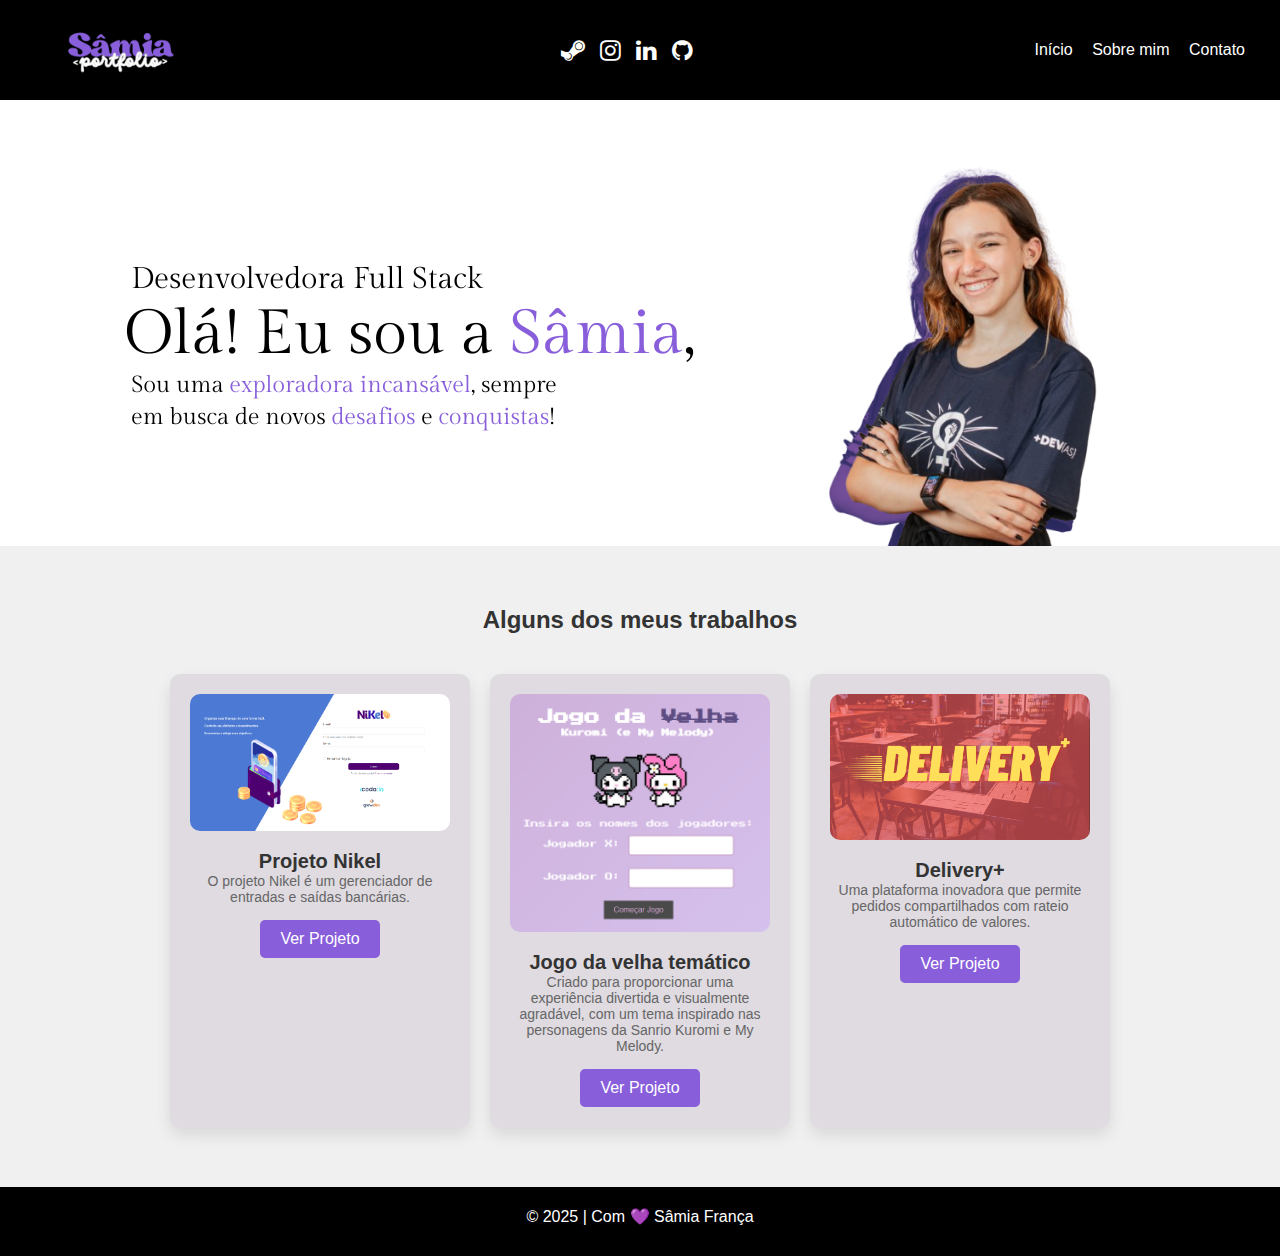
==== index.html @ 68c8e29a "Página inicial do portfólio (concluída)" ====
<!DOCTYPE html>
<html lang="pt-BR">
<head>
    <head>
        <link rel="stylesheet" href="https://cdnjs.cloudflare.com/ajax/libs/font-awesome/4.7.0/css/font-awesome.min.css">
    </head>    
    <meta charset="UTF-8">
    <meta name="viewport" content="width=device-width, initial-scale=1.0">
    <title>Sâmia | Portfólio</title>
    <link rel="stylesheet" href="style.css">
</head>
<body>
    
    <!-- Cabeçalho -->
    <header class="header">
        <div class="logo-container">
            <img src="assets/logo-portfolio-white.png" alt="Logo do Portfólio" class="logo">
        </div>

        <div class="social-icons">
            <a href="https://steamcommunity.com/id/miaxhan" target="_blank" class="fa fa-steam"></a>
            <a href="https://www.instagram.com/miaelfk/" target="_blank" class="fa fa-instagram"></a>
            <a href="https://www.linkedin.com/in/samiaelfakihfranca/" target="_blank" class="fa fa-linkedin"></a>
            <a href="https://github.com/miaelfk" target="_blank" class="fa fa-github"></a>
        </div>
        
        <nav class="navbar">
            <a href="index.html">Início</a>
            <a href="sobre.html">Sobre mim</a>
            <a href="contato.html">Contato</a>
            
        </nav>
    </header>

    <!-- Seção Principal -->
    <section class="hero">
        <div class="hero-container">
            <div class="hero-image">
                <img src="assets/Banner.png" alt="Imagem do perfil">
            </div>
        </div>
    </section>

    <!-- Portfólio -->
    <section id="portfolio" class="portfolio">
        <h2>Alguns dos meus trabalhos</h2>
        <div class="portfolio-items">
            <!-- Item 1 -->
            <div class="item">
                <img src="assets/nikel.png" alt="Projeto Nikel">
                <h3>Projeto Nikel</h3>
                <p>O projeto Nikel é um gerenciador de entradas e saídas bancárias.</p>
                <a href="https://github.com/miaelfk/nikelproject" class="btn">Ver Projeto</a>
            </div>

            <!-- Item 2 -->
            <div class="item">
                <img src="assets/jogo-da-velha-kuromi.png" alt="jogodavelha-kuromi">
                <h3>Jogo da velha temático</h3>
                <p>Criado para proporcionar uma experiência divertida e visualmente agradável, com um tema inspirado nas personagens da Sanrio Kuromi e My Melody.</p>
                <a href="https://github.com/miaelfk/jogo-da-velha-kuromi" class="btn">Ver Projeto</a>
            </div>

            <!-- Item 3 -->
            <div class="item">
                <img src="assets/delivery.png" alt="Delivery+">
                <h3>Delivery+</h3>
                <p>Uma plataforma inovadora que permite pedidos compartilhados com rateio automático de valores.</p>
                <a href="https://github.com/Grupo-3-Gen80/Delivery" class="btn">Ver Projeto</a>
            </div>
        </div>
    </section>

    <footer class="footer">
        <p>© 2025 | Com 💜 Sâmia França</p>
    </footer>
---- style.css ----
/* Reset básico */
* {
    margin: 0;
    padding: 0;
    box-sizing: border-box;
}

/* Corpo */
body {
    font-family: Arial, sans-serif;
    background-color: #f9f9f9;
    color: #333;
}

/* Cabeçalho */
.header {
    display: flex;
    justify-content: space-between; /* Espaço entre logo e menu */
    align-items: center; /* Centraliza verticalmente */
    padding: 0 20px; /* Espaçamento horizontal */
    background-color: #000; /* Fundo preto */
    height: 100px; /* Altura fixa */
}


.social-icons {
    display: flex;
    justify-content: center;
    gap: 15px; /* Espaçamento entre os ícones */
}

.social-icons a {
    text-decoration: none; /* Remove sublinhado */
    font-size: 24px; /* Tamanho dos ícones */
    color: #fff; /* Cor branca padrão */
    transition: color 0.3s ease; /* Animação suave no hover */
}

.social-icons a:hover {
    color: #bca0f6; /* Cor azul ao passar o mouse */
}

.logo {
    width: 200px; /* ajustar o tamanho */
    display: block; /* centralizar */
    margin: 0 auto; /* centralizar horizontalmente */

}

    .header .item {
        background-color: transparent; /* remove qualquer cor de fundo */

}

.navbar a {
    margin-right: 15px;
    color: #fff;
    text-decoration: none;
}

/* Seção Principal */
.hero {
    display: flex;
    justify-content: center;
    align-items: center;
    padding: 50px 10px;
    background-color: #fff; /* Fundo branco */
}

.hero-container {
    display: flex;
    align-items: center;
    justify-content: center;
    max-width: 1000px; /* Largura máxima da seção */
    width: 100%;
}

/* Portfólio */
.portfolio {
    background-color: #f0f0f0; /* Cor cinza */
    padding: 60px 10px; /* Espaçamento interno */
    margin-top: -54px; /* Remove qualquer espaço entre as seções */
}

.portfolio h2 {
    text-align: center;
    font-size: 24px;
    margin-bottom: 40px;
    color: #333;
}

/* Layout dos itens */
.portfolio-items {
    display: flex;
    justify-content: center;
    gap: 30px; /* Espaçamento entre os itens */
    flex-wrap: wrap; /* Permite quebra de linha em telas menores */
}

/* Estilo individual dos itens */
.item {
    background-color: #fff; /* Fundo branco dos cartões */
    border-radius: 15px; /* Cantos arredondados */
    box-shadow: 0 8px 15px rgba(0, 0, 0, 0.1); /* Sombra suave */
    padding: 20px;
    text-align: center;
    width: 300px; /* Largura fixa dos cartões */
    transition: transform 0.3s ease, box-shadow 0.3s ease; /* Animação de hover */
}

.item:hover {
    transform: translateY(-10px); /* Eleva o cartão ao passar o mouse */
    box-shadow: 0 12px 20px rgba(0, 0, 0, 0.2); /* Intensifica a sombra no hover */
}

/* Estilo das imagens */
.item img {
    width: 100%; /* Imagem ocupa toda a largura do cartão */
    border-radius: 10px; /* Cantos arredondados nas imagens */
}

/* Títulos dos projetos */
.item h3 {
    font-size: 20px;
    margin-top: 15px;
    color: #333;
}

/* Descrição dos projetos */
.item p {
    font-size: 14px;
    color: #666;
}

/* Botões para ver projetos */
.btn {
    display: inline-block;
    margin-top: 15px;
    padding: 10px 20px;
    background-color: #885edb; /* Cor azul moderna */
    color: #fff; /* Texto branco */
    text-decoration: none; /* Remove sublinhado */
    border-radius: 5px; /* Cantos arredondados no botão */
    transition: background-color 0.3s ease; /* Animação no hover */
}

.btn:hover {
    background-color: #602fc2; /* Azul mais escuro no hover */
}

.portfolio-items {
    display: flex;
    justify-content: center;
    gap: 20px; /* Espaçamento entre os itens */
    flex-wrap: wrap; /* Permite quebra de linha em telas menores */
}

.item {
    background-color: transparent;
    border-radius: 10px; /* Cantos arredondados */
    padding: 20px;
    text-align: center;
    width: 300px; /* Largura fixa dos itens */

}

.item {
    background-color: #DFDBE1;
    padding: 20px;
}

.item img {
    width: 100%; /* Imagem ocupa toda a largura do item */
    border-radius: 10px; /* Cantos arredondados nas imagens */
}

/* Seção Sobre */
.about-section {
    padding: 40px;
    text-align: center;
}

.about-section h1 {
    font-size: 28px;
}

.about-section p {
    font-size: 16px;
    color: #666;
}

/* Seção Contato */
.contact-section {
    padding: 40px;
}

.contact-section h1 {
    text-align: center;
}

.contact-form {
    max-width: 600px;
    margin: 0 auto;
}

.contact-form label {
    display: block;
    margin-top: 15px;
}

.contact-form input,
.contact-form textarea {
    width: 100%;
    padding: 10px;
    margin-top: 5px;
}

.contact-form button {
    margin-top: 20px;
}

/* Rodapé */
.footer {
    text-align: center;
    padding: 20px;
    background-color: #000; /* Fundo preto */
    color: #fff; /* Texto branco */
}

.footer p {
    margin-bottom: 10px;
}
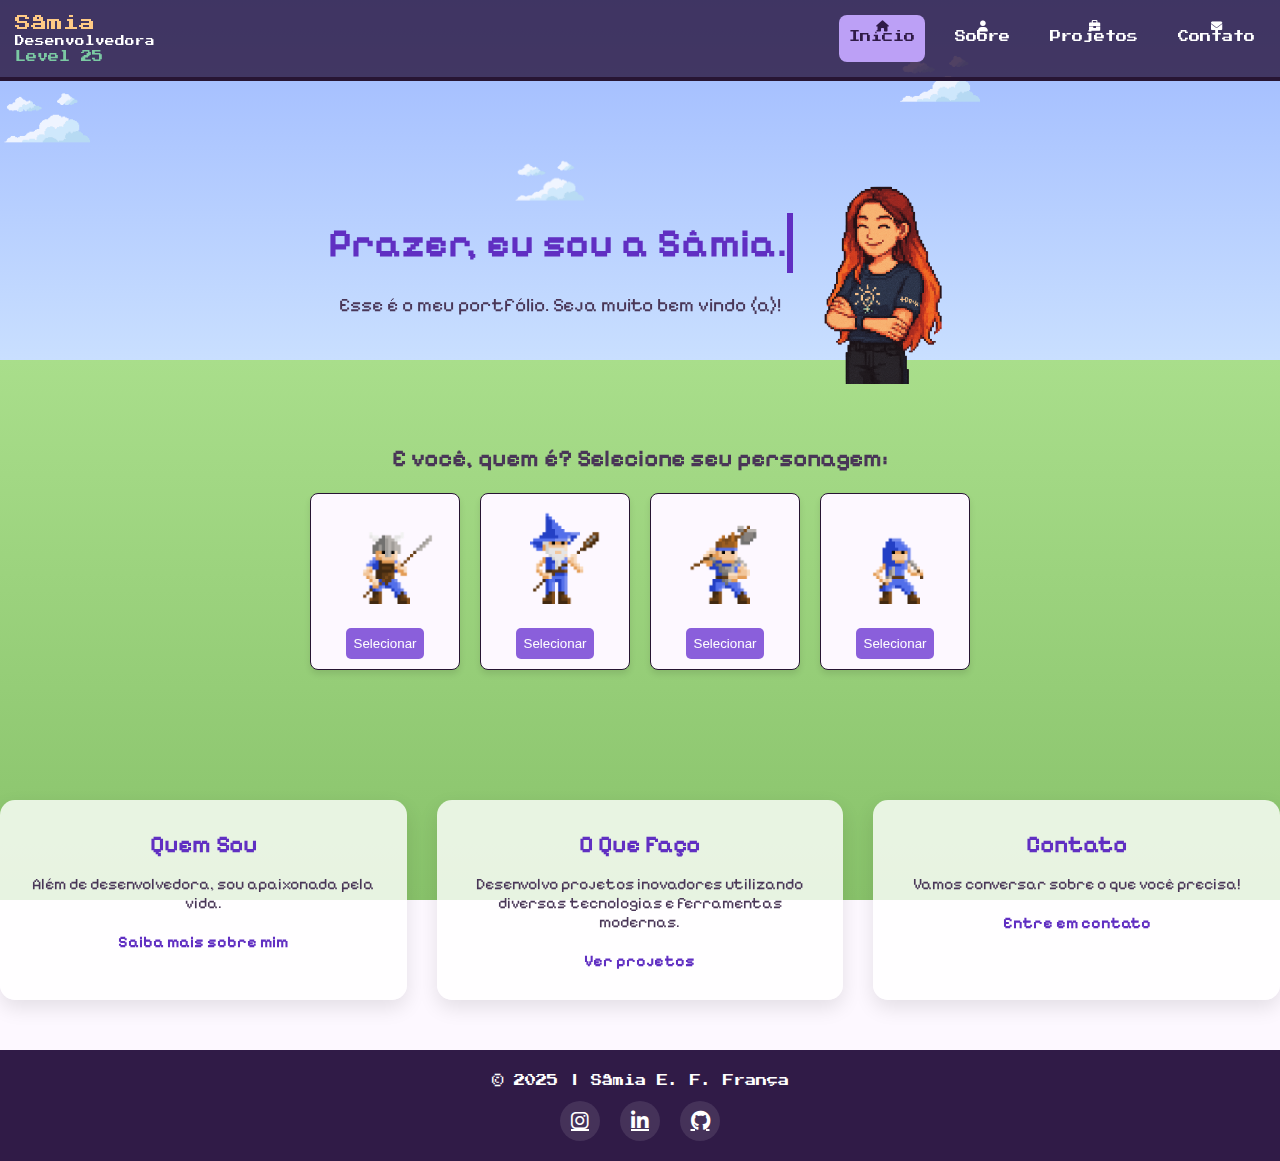
==== commit b32505d3: "Projeto completo e funcional (add JS)" ====
--- a/index.html
+++ b/index.html
@@ -1,76 +1,232 @@
 <!DOCTYPE html>
-<html lang="pt-BR">
+<html lang="pt-br">
 <head>
-    <head>
-        <link rel="stylesheet" href="https://cdnjs.cloudflare.com/ajax/libs/font-awesome/4.7.0/css/font-awesome.min.css">
-    </head>    
+    <link rel="icon" type="image/x-icon" href="assets/kuromi.png">
     <meta charset="UTF-8">
     <meta name="viewport" content="width=device-width, initial-scale=1.0">
-    <title>Sâmia | Portfólio</title>
+    <title>Sâmia | Início</title>
     <link rel="stylesheet" href="style.css">
+    <link href="https://fonts.googleapis.com/css2?family=Press+Start+2P&family=Pixelify+Sans&family=VT323&display=swap" rel="stylesheet">
+    <link rel="stylesheet" href="https://cdnjs.cloudflare.com/ajax/libs/font-awesome/6.0.0-beta3/css/all.min.css">
 </head>
 <body>
+    <div class="game-container">
+        <!-- Elementos de cenário -->
+        <div class="sky">
+            <div class="cloud cloud1"></div>
+            <div class="cloud cloud2"></div>
+            <div class="cloud cloud3"></div>
+        </div>
+        <div class="ground"></div>
+        
+        <!-- Cabeçalho com navegação -->
+        <header class="game-hud">
+            <div class="player-stats">
+                <div class="player-name">Sâmia</div>
+                <div class="player-title">Desenvolvedora</div>
+                <div class="player-level">Level 25</div>
+            </div>
+            <nav class="menu-icons">
+                <a href="index.html" class="menu-icon active">
+                    <i class="fas fa-home"></i>
+                    <span>Início</span>
+                </a>
+                <a href="sobre.html" class="menu-icon">
+                    <i class="fas fa-user"></i>
+                    <span>Sobre</span>
+                </a>
+                <a href="portfolio.html" class="menu-icon">
+                    <i class="fas fa-briefcase"></i>
+                    <span>Projetos</span>
+                </a>
+                <a href="contato.html" class="menu-icon">
+                    <i class="fas fa-envelope"></i>
+                    <span>Contato</span>
+                </a>
+            </nav>
+        </header>
+        
+        <!-- Conteúdo da página inicial -->
+        <main>
+            <section id="home" class="home-section">
+                <div class="hero-content">
+                    <div class="text-and-image">
+                        <div class="text-content">
+                            <h1 class="typing-text">Prazer, eu sou a Sâmia.</h1>
+                            <p>Esse é o meu portfólio. Seja muito bem vindo (a)!</p>
+                        </div>
+                        <img src="assets/mia-pixel.png" class="mia-image" alt="Descrição da imagem">
+                    </div>
+                </div>
+                    <!-- Seção de escolha de personagem -->
+                        <h2 class="hero-content">E você, quem é? Selecione seu personagem:</h2>
+                    <div id="characters-container">
+                    <!-- Os personagens serão gerados dinamicamente aqui -->
+                    </div>
+                </div>
+                <script>
+                // Dados dos personagens
+                const characters = [
+                    {
+                        name: "Guerreiro (a)",
+                        description: "Um mestre do combate corpo a corpo, equipado com uma espada poderosa e uma armadura resistente.",
+                        image: "assets/guerreiro.gif",
+                        skills: ["Golpe de Espada", "Defesa Avançada"]
+                    },
+                    {
+                        name: "Mago (a)",
+                        description: "Um manipulador das artes arcanas, capaz de lançar feitiços devastadores contra seus inimigos.",
+                        image: "assets/mago.gif",
+                        skills: ["Bola de Fogo", "Escudo Arcano"]
+                    },
+                    {
+                        name: "Caçador (a)",
+                        description: "Um especialista em ataques à curta distância, usando seu machado para atingir alvos com precisão mortal.",
+                        image: "assets/caçador.gif",
+                        skills: ["Mira Precisa", "Machado Envenenado"]
+                    },
+                    {
+                        name: "Assassino (a)",
+                        description: "Um mestre da furtividade e ataques rápidos, eliminando inimigos antes que percebam sua presença.",
+                        image: "assets/assassino.gif",
+                        skills: ["Ataque Furtivo", "Lâmina Sombria"]
+                    }
+                ];
+
+        // Função para exibir todos os personagens
+        function displayCharacters() {
+            const container = document.getElementById("characters-container");
+            container.innerHTML = ""; // Limpa o container
+
+            characters.forEach(character => {
+                // Cria um card para cada personagem
+                const characterCard = document.createElement("div");
+                characterCard.className = "character-card";
+                
+                // Adiciona a imagem do personagem
+                const img = document.createElement("img");
+                img.src = character.image;
+                img.alt = character.name;
+                img.width = 100;
+
+                // Adiciona o nome do personagem
+                const name = document.createElement("h3");
+                name.innerText = character.name;
+
+                // Adiciona a descrição do personagem
+                const description = document.createElement("p");
+                description.innerText = character.description;
+
+                // Botão para selecionar o personagem
+                const selectButton = document.createElement("button");
+                selectButton.innerText = "Selecionar";
+                selectButton.onclick = () => selectCharacter(character);
+
+                // Adiciona tudo ao card
+                characterCard.appendChild(img);
+                characterCard.appendChild(name);
+                characterCard.appendChild(description);
+                characterCard.appendChild(selectButton);
+
+                // Adiciona o card ao container
+                container.appendChild(characterCard);
+            });
+        }
+
+        // Função para selecionar um personagem
+        function selectCharacter(character) {
+            const container = document.getElementById("characters-container");
+            container.innerHTML = ""; // Limpa o container
+
+            // Cria um card apenas para o personagem selecionado
+            const selectedCard = document.createElement("div");
+            selectedCard.className = "selected-character";
+
+            // Adiciona a imagem do personagem
+            const img = document.createElement("img");
+            img.src = character.image;
+            img.alt = character.name;
+            img.width = 150;
+
+            // Adiciona o nome do personagem
+            const name = document.createElement("h2");
+            name.innerText = character.name;
+
+            // Adiciona a descrição do personagem
+            const description = document.createElement("p");
+            description.innerText = character.description;
+
+            // Adiciona as habilidades do personagem
+            const skillsTitle = document.createElement("h3");
+            skillsTitle.innerText = "Habilidades";
+            
+            const skillsList = document.createElement("ul");
+            character.skills.forEach(skill => {
+                const li = document.createElement("li");
+                li.innerText = skill;
+                skillsList.appendChild(li);
+            });
+
+            // Adiciona tudo ao card selecionado
+            selectedCard.appendChild(img);
+            selectedCard.appendChild(name);
+            selectedCard.appendChild(description);
+            selectedCard.appendChild(skillsTitle);
+            selectedCard.appendChild(skillsList);
+
+            // Adiciona o card ao container
+            container.appendChild(selectedCard);
+
+            // Mostra o botão de reset
+            document.getElementById("reset-button").style.display = "block";
+        }
+
+        // Função para resetar a seleção e mostrar todos os personagens novamente
+        function resetSelection() {
+            displayCharacters();
+            
+            // Esconde o botão de reset
+            document.getElementById("reset-button").style.display = "none";
+        }
+
+        // Inicializa a exibição dos personagens na página
+        displayCharacters();
+        </script>
+                </div>
+                <div class="intro-cards">
+                    <div class="intro-card">
+                        <h3>Quem Sou</h3>
+                        <p>Além de desenvolvedora, sou apaixonada pela vida.</p>
+                        <a href="sobre.html" class="card-link">Saiba mais sobre mim</a>
+                    </div>
+                    <div class="intro-card">
+                        <h3>O Que Faço</h3>
+                        <p>Desenvolvo projetos inovadores utilizando diversas tecnologias e ferramentas modernas.</p>
+                        <a href="portfolio.html" class="card-link">Ver projetos</a>
+                    </div>
+                    <div class="intro-card">
+                        <h3>Contato</h3>
+                        <p>Vamos conversar sobre o que você precisa!</p>
+                        <a href="contato.html" class="card-link">Entre em contato</a>
+                    </div>
+                </div>
+            </section>
+        </main>
+
+       <!-- Rodapé -->
+       <footer class="game-footer">
+        <p>&copy; 2025 | Sâmia E. F. França</p>
     
-    <!-- Cabeçalho -->
-    <header class="header">
-        <div class="logo-container">
-            <img src="assets/logo-portfolio-white.png" alt="Logo do Portfólio" class="logo">
-        </div>
-
-        <div class="social-icons">
-            <a href="https://steamcommunity.com/id/miaxhan" target="_blank" class="fa fa-steam"></a>
-            <a href="https://www.instagram.com/miaelfk/" target="_blank" class="fa fa-instagram"></a>
-            <a href="https://www.linkedin.com/in/samiaelfakihfranca/" target="_blank" class="fa fa-linkedin"></a>
-            <a href="https://github.com/miaelfk" target="_blank" class="fa fa-github"></a>
-        </div>
-        
-        <nav class="navbar">
-            <a href="index.html">Início</a>
-            <a href="sobre.html">Sobre mim</a>
-            <a href="contato.html">Contato</a>
-            
-        </nav>
-    </header>
-
-    <!-- Seção Principal -->
-    <section class="hero">
-        <div class="hero-container">
-            <div class="hero-image">
-                <img src="assets/Banner.png" alt="Imagem do perfil">
-            </div>
-        </div>
-    </section>
-
-    <!-- Portfólio -->
-    <section id="portfolio" class="portfolio">
-        <h2>Alguns dos meus trabalhos</h2>
-        <div class="portfolio-items">
-            <!-- Item 1 -->
-            <div class="item">
-                <img src="assets/nikel.png" alt="Projeto Nikel">
-                <h3>Projeto Nikel</h3>
-                <p>O projeto Nikel é um gerenciador de entradas e saídas bancárias.</p>
-                <a href="https://github.com/miaelfk/nikelproject" class="btn">Ver Projeto</a>
-            </div>
-
-            <!-- Item 2 -->
-            <div class="item">
-                <img src="assets/jogo-da-velha-kuromi.png" alt="jogodavelha-kuromi">
-                <h3>Jogo da velha temático</h3>
-                <p>Criado para proporcionar uma experiência divertida e visualmente agradável, com um tema inspirado nas personagens da Sanrio Kuromi e My Melody.</p>
-                <a href="https://github.com/miaelfk/jogo-da-velha-kuromi" class="btn">Ver Projeto</a>
-            </div>
-
-            <!-- Item 3 -->
-            <div class="item">
-                <img src="assets/delivery.png" alt="Delivery+">
-                <h3>Delivery+</h3>
-                <p>Uma plataforma inovadora que permite pedidos compartilhados com rateio automático de valores.</p>
-                <a href="https://github.com/Grupo-3-Gen80/Delivery" class="btn">Ver Projeto</a>
-            </div>
-        </div>
-    </section>
-
-    <footer class="footer">
-        <p>© 2025 | Com 💜 Sâmia França</p>
-    </footer>+    <!-- Redes Sociais -->
+    <div class="social-media">
+        <a href="https://www.instagram.com/miaelfk/" aria-label="Siga-me no Instagram" class="social-icon" target="_blank" rel="noopener noreferrer">
+            <i class="fab fa-instagram"></i>
+        </a>
+        <a href="https://www.linkedin.com/in/samiaelfakihfranca/" aria-label="Conecte-se comigo no LinkedIn" class="social-icon" target="_blank" rel="noopener noreferrer">
+            <i class="fab fa-linkedin-in"></i>
+        </a>
+        <a href="https://github.com/miaelfk" aria-label="Veja meus projetos no GitHub" class="social-icon" target="_blank" rel="noopener noreferrer">
+            <i class="fab fa-github"></i>
+        </a>
+    </div>
+</footer>
--- a/style.css
+++ b/style.css
@@ -1,232 +1,837 @@
-/* Reset básico */
+/* Resetando estilos */
 * {
     margin: 0;
     padding: 0;
     box-sizing: border-box;
 }
 
-/* Corpo */
+/* Variáveis de cores inspiradas em Fields of Mistria */
+:root {
+    --primary: #8a5fdb;
+    --primary-light: #bca0f6;
+    --primary-dark: #602fc2;
+    --secondary: #f89acd;
+    --secondary-light: #ffcae3;
+    --text-dark: #493657;
+    --text-light: #ffffff;
+    --bg-light: #fdf8ff;
+    --bg-dark: #301b47;
+    --accent1: #7bc9a3;
+    --accent2: #ffca85;
+    --accent3: #ff8989;
+    --outline: #271533;
+    --shadow: rgba(0, 0, 0, 0.2);
+}
+
+/* Fontes personalizadas */
+@font-face {
+    font-family: 'PixelFont';
+    src: url('https://fonts.googleapis.com/css2?family=Press+Start+2P&display=swap');
+}
+
+/* Estilo base */
 body {
-    font-family: Arial, sans-serif;
-    background-color: #f9f9f9;
-    color: #333;
-}
-
-/* Cabeçalho */
-.header {
-    display: flex;
-    justify-content: space-between; /* Espaço entre logo e menu */
-    align-items: center; /* Centraliza verticalmente */
-    padding: 0 20px; /* Espaçamento horizontal */
-    background-color: #000; /* Fundo preto */
-    height: 100px; /* Altura fixa */
-}
-
-
-.social-icons {
+    font-family: 'Pixelify Sans', 'VT323', monospace;
+    color: var(--text-dark);
+    background-color: var(--bg-light);
+    overflow-x: hidden;
+    cursor: url('https://i.ibb.co/kQsKfbV/cursor.png'), auto;
+}
+
+/* Container principal do jogo */
+.game-container {
+    position: relative;
+    width: 100%;
+    min-height: 100vh;
+    overflow: hidden;
+}
+
+/* Elementos de cenário */
+.sky {
+    position: fixed;
+    top: 0;
+    left: 0;
+    width: 100%;
+    height: 40vh;
+    background: linear-gradient(to bottom, #9db8ff, #c9dfff);
+    z-index: -2;
+}
+
+.cloud {
+    position: absolute;
+    background-image: url('assets/nuvem.png');
+    background-size: contain;
+    background-repeat: no-repeat;
+    width: 200px;
+    height: 80px;
+    opacity: 0.8;
+    animation: cloudFloat linear infinite;
+}
+
+.cloud1 {
+    top: 20%;
+    animation-duration: 30s;
+    width: 150px;
+    height: 90px;
+}
+
+.cloud2 {
+    top: 40%;
+    left: 40%;
+    animation-duration: 40s;
+    width: 120px;
+    height: 72px;
+}
+
+.cloud3 {
+    top: 10%;
+    left: 70%;
+    animation-duration: 40s;
+    width: 140px;
+    height: 84px;
+}
+
+@keyframes cloudFloat {
+    0% {
+        left: -150px;
+    }
+    100% {
+        left: 100%;
+    }
+}
+
+.ground {
+    position: fixed;
+    bottom: 0;
+    left: 0;
+    width: 100%;
+    height: 60vh;
+    background: linear-gradient(to bottom, #a9de8b, #88c26a);
+    z-index: -1;
+}
+
+/* Interface de jogo (HUD) */
+.game-hud {
+    position: fixed;
+    top: 0;
+    left: 0;
+    width: 100%;
+    display: flex;
+    justify-content: space-between;
+    padding: 15px;
+    background-color: rgba(40, 20, 60, 0.8);
+    border-bottom: 4px solid var(--outline);
+    color: var(--text-light);
+    z-index: 100;
+    font-family: 'Press Start 2P', cursive;
+    font-size: 0.7rem;
+}
+
+.player-stats {
+    display: flex;
+    flex-direction: column;
+    gap: 5px;
+}
+
+.player-name {
+    font-size: 1rem;
+    color: var(--accent2);
+}
+
+.player-title {
+    font-size: 0.6rem;
+    color: var(--text-light);
+}
+
+.player-level {
+    font-size: 0.7rem;
+    color: var(--accent1);
+}
+
+.menu-icons {
+    display: flex;
+    gap: 20px;
+}
+
+.menu-icon {
+    display: flex;
+    flex-direction: column;
+    align-items: center;
+    cursor: url('assets/arqueira.gif'), pointer;
+    padding: 5px 10px;
+    border-radius: 8px;
+    transition: all 0.3s ease;
+    text-decoration: none;
+    color: var(--text-light);
+}
+
+.menu-icon:hover {
+    background-color: rgba(255, 255, 255, 0.2);
+    transform: translateY(-3px);
+}
+
+.menu-icon.active {
+    background-color: var(--primary-light);
+    color: var(--bg-dark);
+}
+
+#characters-container {
+    display: flex; /* Exibe os elementos em linha */
+    flex-wrap: wrap; /* Permite que eles quebrem linha se necessário */
+    gap: 20px; /* Espaçamento entre os cards */
+    justify-content: center; /* Centraliza os cards no container */
+    margin-bottom: 20px;
+    margin-top: -55px;
+  }
+
+  .character-card {
+    width: 150px; /* Define uma largura fixa para os cards */
+    border: 1px solid var(--outline);
+    border-radius: 8px;
+    padding: 10px;
+    text-align: center;
+    background-color: var(--bg-light);
+    box-shadow: 0px 4px 6px rgba(0, 0, 0, 0.1);
+  }
+  
+  .character-card img {
+    width: 100px;
+    height: auto;
+    margin-bottom: 20px;
+  }
+  
+  .character-card h3 {
+    margin-bottom: 20px;
+    font-size: 1rem;
+    color: var(--primary-dark);
+  }
+  
+  .character-card button {
+    background-color: var(--primary);
+    color: var(--text-light);
+    padding: 8px;
+    border: none;
+    border-radius: 5px;
+    cursor: pointer;
+  }
+  
+  .character-card button:hover {
+    background-color: var(--primary-dark);
+  }
+
+  .character-card p,
+  .character-card h3 {
+    display: none; /* Oculta as descrições inicialmente */
+    text-align: center;
+  }
+  
+  .selected-character {
+    display: flex;
+    flex-direction: column; /* Alterado para column para empilhar os elementos */
+    align-items: center; /* Centraliza os itens horizontalmente */
+    gap: 10px;
+    margin: 15px auto;
+    background-color: rgba(255, 255, 255, 0.7);
+    padding: 20px;
+    border-radius: 10px;
+    max-width: 615px;
+}
+
+.character-info {
+    display: flex;
+    flex-direction: column;
+    text-align: center; /* Centraliza o texto */
+    width: 100%; /* Ocupa toda a largura disponível */
+    font-size: 1rem;
+    line-height: 1.4;
+}
+
+.character-info h3 {
+    font-size: 1.5rem;
+    color: var(--primary-dark);
+    margin-bottom: 10px;
+    width: 100%; /* Garante que o título ocupe toda a largura */
+}
+
+.character-info p {
+    margin-bottom: 15px;
+    width: 100%; /* Garante que o subtítulo ocupe toda a largura */
+}
+
+.character-info h4 {
+    font-size: 1.2rem;
+    color: var(--primary-dark);
+    margin-top: 10px;
+    margin-bottom: 8px;
+    width: 100%; /* Garante que o título das habilidades ocupe toda a largura */
+}
+
+/* Adicione esta classe para listar as habilidades */
+.skills-list {
+    display: flex;
+    flex-direction: column;
+    align-items: flex-start;
+    width: 100%;
+    padding-left: 20px;
+}
+
+.skills-list li {
+    margin-bottom: 5px;
+}
+
+/* Ajustar espaço entre os botões */
+#characters-container {
+    margin-bottom: 15px;
+}
+
+.cta-buttons {
+    margin-top: 15px;
+    margin-bottom: 20px;
+}
+
+/* Reduzir espaço entre o título e o conteúdo */
+.game-container h2 {
+    margin-bottom: 15px;
+}
+
+  
+/* Conteúdo principal */
+main {
+    padding-top: 74px; /* Espaço para o HUD */
+    min-height: calc(100vh - 80px);
+    padding-bottom: 40px; /* Espaço para o rodapé */
+}
+
+/* Seções principais */
+section {
+    padding: 60px 20px;
+    max-width: 1200px;
+    margin: 0 auto;
+}
+
+.section-title {
+    font-size: 2rem;
+    color: var(--primary-dark);
+    text-align: left;
+    margin-bottom: 20px;
+    width: 100%;
+    display: block;
+}
+
+.section-subtitle {
+    font-size: 1.2rem;
+    color: var(--text-dark);
+    text-align: left;
+    margin-bottom: 40px;
+}
+
+/* Estilos da Página Inicial */
+
+.character-card p,
+.character-card h3 {
+  display: none; /* Oculta as descrições inicialmente */
+}
+
+.character-card.selected p,
+.character-card.selected h3 {
+  display: block; /* Exibe a descrição apenas para o personagem selecionado */
+}
+
+.home-section {
+    display: flex;
+    flex-direction: column;
+    gap: 60px;
+    padding-top: 80px;
+}
+
+.hero-content {
+    text-align: center; /* Centraliza o conteúdo principal */
+}
+
+.text-and-image {
+    display: flex; /* Alinha os itens em linha */
+    align-items: center; /* Alinha verticalmente ao centro */
+    justify-content: center; /* Centraliza horizontalmente */
+    gap: 20px; /* Espaçamento entre o texto e a imagem */
+    margin-top: 20px; /* Adiciona um espaçamento acima */
+}
+
+.text-content {
+    text-align: center; /* Alinha o texto à esquerda */
+}
+
+.typing-text {
+    font-size: 2rem; /* Ajusta o tamanho do título */
+    line-height: 1.5; /* Melhora o espaçamento entre linhas */
+}
+
+.mia-image {
+    width: 140px; /* Define a largura da imagem */
+    height: auto; /* Mantém a proporção da imagem */
+}
+
+@media (max-width: 768px) {
+    .typing-and-image {
+        flex-direction: column; /* Empilha os itens verticalmente em telas pequenas */
+        text-align: center;
+    }
+
+    .mia-image {
+        margin-top: 10px; /* Adiciona espaçamento acima da imagem */
+    }
+}
+
+.hero-content h1 {
+    font-size: 2.5rem;
+    color: var(--primary-dark);
+    margin-bottom: 20px;
+}
+
+.hero-content p {
+    font-size: 1.2rem;
+    margin-bottom: 30px;
+}
+
+.season-display {
+    margin: 20px 0;
+    padding: 10px;
+    background-color: rgba(255, 255, 255, 0.2);
+    border-radius: 8px;
+}
+
+#season-name {
+    color: var(--accent2);
+    font-weight: bold;
+}
+
+.cta-buttons {
+    display: flex;
+    gap: 20px; /* Espaçamento entre os botões */
+    justify-content: center; /* Centraliza os botões */
+    margin-top: -100px; /* Espaço acima dos botões */
+    margin-bottom: 50px; /* Adiciona espaço abaixo dos botões */
+}
+
+footer {
+    margin-top: 50px; /* Espaço adicional entre o conteúdo e o rodapé */
+}
+
+.game-btn {
+    padding: 12px 25px;
+    background-color: var(--primary-dark);
+    color: var(--text-light);
+    border: none;
+    border-radius: 8px;
+    font-family: 'Press Start 2P', cursive;
+    font-size: 0.8rem;
+    cursor: url('assets/arqueira.gif'), pointer;
+    text-decoration: none;
+    transition: all 0.3s ease;
+}
+
+.game-btn:hover {
+    background-color: var(--primary-light);
+    transform: translateY(-3px);
+}
+
+.intro-cards {
+    display: grid;
+    grid-template-columns: repeat(auto-fit, minmax(300px, 1fr));
+    gap: 30px;
+    margin-top: -100px;
+}
+
+.intro-card {
+    background-color: rgba(255, 255, 255, 0.8);
+    padding: 30px;
+    border-radius: 15px;
+    box-shadow: 0 8px 20px rgba(0, 0, 0, 0.1);
+    text-align: center;
+    transition: transform 0.3s ease;
+}
+
+.intro-card:hover {
+    transform: translateY(-10px);
+}
+
+.intro-card h3 {
+    color: var(--primary-dark);
+    margin-bottom: 15px;
+    font-size: 1.5rem;
+}
+
+.intro-card p {
+    margin-bottom: 20px;
+}
+
+.card-link {
+    color: var(--primary-dark);
+    text-decoration: none;
+    font-weight: bold;
+    transition: color 0.3s ease;
+}
+
+.card-link:hover {
+    color: var(--primary-light);
+}
+
+/* Estilos da Página Sobre */
+.about-section {
+    padding-top: 80px;
+}
+
+.about-content {
+    display: grid;
+    grid-template-columns: 2fr 1fr;
+    gap: 40px;
+}
+
+.about-text {
+    background-color: rgba(255, 255, 255, 0.8);
+    padding: 30px;
+    border-radius: 15px;
+    box-shadow: 0 8px 20px rgba(0, 0, 0, 0.1);
+}
+
+.about-text p {
+    margin-bottom: 15px;
+    line-height: 1.6;
+}
+
+.skills-section {
+    background-color: rgba(255, 255, 255, 0.8);
+    padding: 30px;
+    border-radius: 15px;
+    box-shadow: 0 8px 20px rgba(0, 0, 0, 0.1);
+}
+
+.skills-section h3 {
+    color: var(--primary-dark);
+    margin-bottom: 20px;
+    text-align: center;
+}
+
+.skills-grid {
+    display: grid;
+    grid-template-columns: repeat(2, 1fr);
+    gap: 15px;
+}
+
+.skill-item {
+    display: flex;
+    flex-direction: column;
+    align-items: center;
+    padding: 15px;
+    border-radius: 8px;
+    background-color: rgba(138, 95, 219, 0.1);
+    transition: transform 0.3s ease;
+}
+
+.skill-item:hover {
+    transform: translateY(-5px);
+    background-color: rgba(138, 95, 219, 0.2);
+}
+
+.skill-item i {
+    font-size: 2rem;
+    color: var(--primary-dark);
+    margin-bottom: 10px;
+}
+
+/* Estilos da Página de Portfólio */
+.portfolio-section {
+    padding-top: 80px;
+}
+
+.projects-grid {
+    display: grid;
+    grid-template-columns: repeat(auto-fit, minmax(300px, 1fr));
+    gap: 30px;
+}
+
+.project-card {
+    background-color: var(--bg-light);
+    border-radius: 15px;
+    box-shadow: 0 8px 20px rgba(0, 0, 0, 0.1);
+    overflow: hidden;
+    transition: transform 0.3s ease, box-shadow 0.3s ease;
+    margin-bottom: -550px;
+}
+
+.project-card:hover {
+    transform: translateY(-10px);
+    box-shadow: 0 15px 30px rgba(0, 0, 0, 0.2);
+}
+
+.project-img img {
+    width: 100%;
+    height: 200px;
+    object-fit: cover;
+}
+
+.project-info {
+    padding: 25px;
+}
+
+.project-info h3 {
+    font-size: 1.5rem;
+    color: var(--primary-dark);
+    margin-bottom: 10px;
+}
+
+.project-info p {
+    color: var(--text-dark);
+    margin-bottom: 15px;
+    line-height: 1.6;
+}
+
+.project-skills {
+    display: flex;
+    flex-wrap: wrap;
+    gap: 8px;
+    margin-bottom: 20px;
+}
+
+.project-skills span {
+    background-color: var(--accent1);
+    color: var(--text-light);
+    padding: 5px 10px;
+    border-radius: 5px;
+    font-size: 0.8rem;
+}
+
+.project-btn {
+    display: inline-block;
+    padding: 10px 20px;
+    background-color: var(--primary-dark);
+    color: var(--text-light);
+    text-decoration: none;
+    border-radius: 5px;
+    transition: background-color 0.3s ease;
+}
+
+.project-btn:hover {
+    background-color: var(--primary-light);
+}
+
+/* Estilos da Página de Contato */
+.contact-section {
+    padding-top: 80px;
+}
+
+.contact-content {
+    display: flex;
+    justify-content: left;
+    margin-top: 30px; /* Adiciona espaço após o título */
+}
+
+.contact-info {
+    background-color: rgba(255, 255, 255, 0.8);
+    padding: 30px;
+    border-radius: 15px;
+    box-shadow: 0 8px 20px rgba(0, 0, 0, 0.1);
+    max-width: 400px; /* Ajuste a largura conforme necessário */
+    margin-left: 0; /* Alinha à esquerda */
+    margin-top: 20px; /* Adiciona espaço entre o título e o card */
+}
+
+.contact-item {
+    display: flex;
+    align-items: left;
+    margin-bottom: 30px;
+}
+
+.contact-item i {
+    font-size: 2rem;
+    color: var(--primary-dark);
+    margin-right: 20px;
+}
+
+.contact-details h3 {
+    color: var(--primary-dark);
+    margin-bottom: 5px;
+}
+
+.contact-form {
+    background-color: rgba(255, 255, 255, 0.8);
+    padding: 30px;
+    border-radius: 15px;
+    box-shadow: 0 8px 20px rgba(0, 0, 0, 0.1);
+}
+
+.contact-form h3 {
+    color: var(--primary-dark);
+    margin-bottom: 20px;
+    text-align: left;
+}
+
+.form-group {
+    margin-bottom: 20px;
+}
+
+.form-group label {
+    display: block;
+    margin-bottom: 5px;
+    color: var(--text-dark);
+}
+
+.form-group input,
+.form-group textarea {
+    width: 100%;
+    padding: 10px;
+    border: 2px solid var(--primary-light);
+    border-radius: 5px;
+    font-family: 'Pixelify Sans', sans-serif;
+    color: var(--text-dark);
+}
+
+.form-group textarea {
+    resize: vertical;
+}
+
+.form-group input:focus,
+.form-group textarea:focus {
+    outline: none;
+    border-color: var(--primary-dark);
+}
+
+/* Animações */
+@keyframes fadeIn {
+    from {
+        opacity: 0;
+        transform: translateY(20px);
+    }
+    to {
+        opacity: 1;
+        transform: translateY(0);
+    }
+}
+
+.animate-on-scroll {
+    opacity: 0;
+    transform: translateY(20px);
+    transition: opacity 0.6s ease, transform 0.6s ease;
+}
+
+.animate-on-scroll.visible {
+    opacity: 1;
+    transform: translateY(0);
+}
+
+/* Typing animation */
+.typing-text {
+    border-right: 0.15em solid var(--primary-dark);
+    white-space: nowrap;
+    overflow: hidden;
+    margin: 0 auto;
+    animation: blink-caret 0.75s step-end infinite;
+}
+
+@keyframes blink-caret {
+    from, to {
+        border-color: transparent;
+    }
+    50% {
+        border-color: var(--primary-dark);
+    }
+}
+
+/* Rodapé */
+.game-footer {
+    background-color: var(--bg-dark);
+    color: var(--text-light);
+    text-align: center;
+    padding: 20px;
+    font-family: 'Press Start 2P', cursive;
+    font-size: 0.7rem;
+    position: relative;
+    z-index: 10;
+}
+
+.game-footer p {
+    margin: 5px 0;
+}
+
+/* Responsividade */
+@media (max-width: 768px) {
+    .game-hud {
+        flex-direction: column;
+        align-items: center;
+        padding: 10px;
+    }
+    
+    .player-stats {
+        margin-bottom: 10px;
+        text-align: center;
+    }
+    
+    .menu-icons {
+        width: 100%;
+        justify-content: space-around;
+    }
+    
+    .menu-icon span {
+        font-size: 0.6rem;
+    }
+    
+    .hero-content h1 {
+        font-size: 1.8rem;
+    }
+    
+    .hero-content p {
+        font-size: 1rem;
+    }
+    
+    main {
+        padding-top: 120px;
+    }
+    
+    .cta-buttons {
+        flex-direction: column;
+        align-items: center;
+    }
+    
+    .about-content,
+    .contact-content {
+        grid-template-columns: 1fr;
+    }
+}
+
+/* Estilos para os ícones de redes sociais */
+.social-media {
+    margin-top: 15px;
     display: flex;
     justify-content: center;
-    gap: 15px; /* Espaçamento entre os ícones */
-}
-
-.social-icons a {
-    text-decoration: none; /* Remove sublinhado */
-    font-size: 24px; /* Tamanho dos ícones */
-    color: #fff; /* Cor branca padrão */
-    transition: color 0.3s ease; /* Animação suave no hover */
-}
-
-.social-icons a:hover {
-    color: #bca0f6; /* Cor azul ao passar o mouse */
-}
-
-.logo {
-    width: 200px; /* ajustar o tamanho */
-    display: block; /* centralizar */
-    margin: 0 auto; /* centralizar horizontalmente */
-
-}
-
-    .header .item {
-        background-color: transparent; /* remove qualquer cor de fundo */
-
-}
-
-.navbar a {
-    margin-right: 15px;
-    color: #fff;
-    text-decoration: none;
-}
-
-/* Seção Principal */
-.hero {
-    display: flex;
-    justify-content: center;
-    align-items: center;
-    padding: 50px 10px;
-    background-color: #fff; /* Fundo branco */
-}
-
-.hero-container {
-    display: flex;
+    gap: 20px;
+}
+
+.social-icon {
+    display: inline-flex;
     align-items: center;
     justify-content: center;
-    max-width: 1000px; /* Largura máxima da seção */
-    width: 100%;
-}
-
-/* Portfólio */
-.portfolio {
-    background-color: #f0f0f0; /* Cor cinza */
-    padding: 60px 10px; /* Espaçamento interno */
-    margin-top: -54px; /* Remove qualquer espaço entre as seções */
-}
-
-.portfolio h2 {
-    text-align: center;
-    font-size: 24px;
-    margin-bottom: 40px;
-    color: #333;
-}
-
-/* Layout dos itens */
-.portfolio-items {
-    display: flex;
-    justify-content: center;
-    gap: 30px; /* Espaçamento entre os itens */
-    flex-wrap: wrap; /* Permite quebra de linha em telas menores */
-}
-
-/* Estilo individual dos itens */
-.item {
-    background-color: #fff; /* Fundo branco dos cartões */
-    border-radius: 15px; /* Cantos arredondados */
-    box-shadow: 0 8px 15px rgba(0, 0, 0, 0.1); /* Sombra suave */
-    padding: 20px;
-    text-align: center;
-    width: 300px; /* Largura fixa dos cartões */
-    transition: transform 0.3s ease, box-shadow 0.3s ease; /* Animação de hover */
-}
-
-.item:hover {
-    transform: translateY(-10px); /* Eleva o cartão ao passar o mouse */
-    box-shadow: 0 12px 20px rgba(0, 0, 0, 0.2); /* Intensifica a sombra no hover */
-}
-
-/* Estilo das imagens */
-.item img {
-    width: 100%; /* Imagem ocupa toda a largura do cartão */
-    border-radius: 10px; /* Cantos arredondados nas imagens */
-}
-
-/* Títulos dos projetos */
-.item h3 {
+    width: 40px;
+    height: 40px;
+    border-radius: 50%;
+    background-color: rgba(255, 255, 255, 0.1);
+    color: #fff;
     font-size: 20px;
-    margin-top: 15px;
-    color: #333;
-}
-
-/* Descrição dos projetos */
-.item p {
-    font-size: 14px;
-    color: #666;
-}
-
-/* Botões para ver projetos */
-.btn {
-    display: inline-block;
-    margin-top: 15px;
-    padding: 10px 20px;
-    background-color: #885edb; /* Cor azul moderna */
-    color: #fff; /* Texto branco */
-    text-decoration: none; /* Remove sublinhado */
-    border-radius: 5px; /* Cantos arredondados no botão */
-    transition: background-color 0.3s ease; /* Animação no hover */
-}
-
-.btn:hover {
-    background-color: #602fc2; /* Azul mais escuro no hover */
-}
-
-.portfolio-items {
-    display: flex;
-    justify-content: center;
-    gap: 20px; /* Espaçamento entre os itens */
-    flex-wrap: wrap; /* Permite quebra de linha em telas menores */
-}
-
-.item {
-    background-color: transparent;
-    border-radius: 10px; /* Cantos arredondados */
-    padding: 20px;
-    text-align: center;
-    width: 300px; /* Largura fixa dos itens */
-
-}
-
-.item {
-    background-color: #DFDBE1;
-    padding: 20px;
-}
-
-.item img {
-    width: 100%; /* Imagem ocupa toda a largura do item */
-    border-radius: 10px; /* Cantos arredondados nas imagens */
-}
-
-/* Seção Sobre */
-.about-section {
-    padding: 40px;
-    text-align: center;
-}
-
-.about-section h1 {
-    font-size: 28px;
-}
-
-.about-section p {
-    font-size: 16px;
-    color: #666;
-}
-
-/* Seção Contato */
-.contact-section {
-    padding: 40px;
-}
-
-.contact-section h1 {
-    text-align: center;
-}
-
-.contact-form {
-    max-width: 600px;
-    margin: 0 auto;
-}
-
-.contact-form label {
-    display: block;
-    margin-top: 15px;
-}
-
-.contact-form input,
-.contact-form textarea {
-    width: 100%;
-    padding: 10px;
-    margin-top: 5px;
-}
-
-.contact-form button {
-    margin-top: 20px;
-}
-
-/* Rodapé */
-.footer {
-    text-align: center;
-    padding: 20px;
-    background-color: #000; /* Fundo preto */
-    color: #fff; /* Texto branco */
-}
-
-.footer p {
-    margin-bottom: 10px;
+    transition: all 0.3s ease;
+}
+
+.social-icon:hover {
+    transform: translateY(-3px);
+    background-color: rgba(255, 255, 255, 0.2);
+}
+
+/* Cores específicas para cada rede social no hover */
+.social-icon .fa-instagram:hover {
+    color: #e1306c;
+}
+
+.social-icon .fa-linkedin-in:hover {
+    color: #0077b5;
+}
+
+.social-icon .fa-github:hover {
+    color: #6e5494;
 }